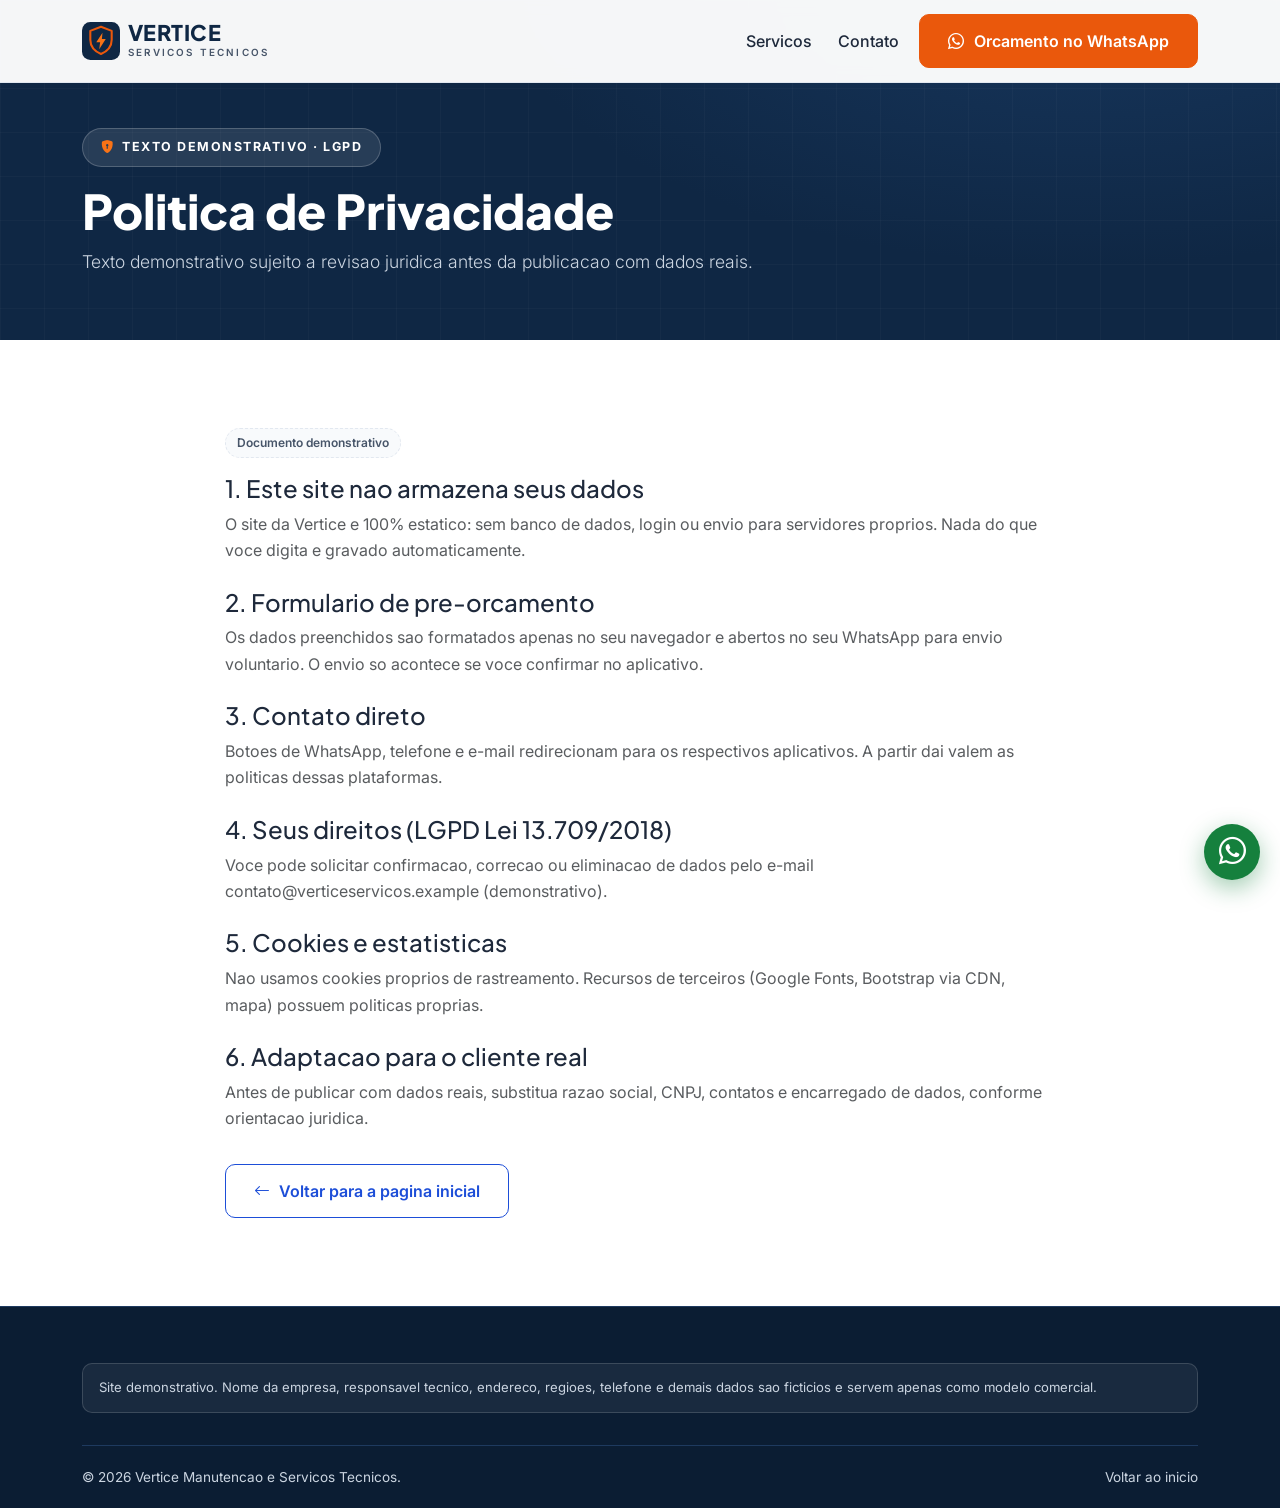
==== privacidade.html @ 1ca348d1 "first commit" ====
<!DOCTYPE html>
<html lang="pt-BR">
<head>
  <meta charset="UTF-8">
  <meta name="viewport" content="width=device-width, initial-scale=1.0">
  <title>Politica de Privacidade | Vertice Servicos Tecnicos</title>
  <meta name="description" content="Politica de Privacidade demonstrativa do site Vertice Servicos Tecnicos, em conformidade com a LGPD.">
  <meta name="theme-color" content="#0F2744">
  <meta name="robots" content="noindex, follow">
  <link rel="icon" type="image/svg+xml" href="favicon/favicon.svg">
  <link rel="preconnect" href="https://fonts.googleapis.com">
  <link rel="preconnect" href="https://fonts.gstatic.com" crossorigin>
  <link href="https://fonts.googleapis.com/css2?family=Inter:wght@400;500;600;700&family=Plus+Jakarta+Sans:wght@600;700;800&display=swap" rel="stylesheet">
  <link href="https://cdn.jsdelivr.net/npm/bootstrap@5.3.3/dist/css/bootstrap.min.css" rel="stylesheet">
  <link href="https://cdn.jsdelivr.net/npm/bootstrap-icons@1.11.3/font/bootstrap-icons.min.css" rel="stylesheet">
  <link href="css/style.css" rel="stylesheet">
</head>
<body>
  <a class="skip-link" href="#conteudo">Pular para o conteudo principal</a>
  <header id="siteHeader" class="site-header fixed-top">
    <nav class="navbar navbar-expand-lg" aria-label="Navegacao principal">
      <div class="container">
        <a class="navbar-brand d-flex align-items-center gap-2" href="index.html#inicio" aria-label="Vertice — inicio">
          <svg width="38" height="38" viewBox="0 0 64 64" aria-hidden="true"><rect width="64" height="64" rx="14" fill="#0F2744"/><path d="M32 8 L50 15 V30 C50 41 42.5 49.5 32 54 C21.5 49.5 14 41 14 30 V15 Z" fill="none" stroke="#EA580C" stroke-width="3.5" stroke-linejoin="round"/><path d="M34.5 18 L24 34 H30.5 L29 46 L40 28.5 H33.5 Z" fill="#F97316"/></svg>
          <span><span class="brand-name d-block">VERTICE</span><span class="brand-sub d-block">SERVICOS TECNICOS</span></span>
        </a>
        <button class="navbar-toggler" type="button" data-bs-toggle="collapse" data-bs-target="#mainNav" aria-controls="mainNav" aria-expanded="false" aria-label="Abrir menu de navegacao"><span class="navbar-toggler-icon"></span></button>
        <div class="collapse navbar-collapse" id="mainNav">
          <ul class="navbar-nav ms-auto align-items-lg-center">
            <li class="nav-item"><a class="nav-link nav-link-custom" href="index.html#servicos">Servicos</a></li>
            <li class="nav-item"><a class="nav-link nav-link-custom" href="index.html#contato">Contato</a></li>
            <li class="nav-item ms-lg-2 mt-2 mt-lg-0"><a class="btn btn-cta-orange w-100" href="https://wa.me/5511900000000" data-whatsapp-msg="Olá! Vi o site da Vértice Serviços Técnicos e gostaria de solicitar um orçamento."><i class="bi bi-whatsapp" aria-hidden="true"></i> Orcamento no WhatsApp</a></li>
          </ul>
        </div>
      </div>
    </nav>
  </header>
  <main id="conteudo">
    <section class="hero" style="padding: 8rem 0 3rem;" aria-labelledby="priv-title">
      <div class="container">
        <span class="hero-badge mb-3"><i class="bi bi-shield-lock-fill" aria-hidden="true"></i> TEXTO DEMONSTRATIVO · LGPD</span>
        <h1 id="priv-title">Politica de Privacidade</h1>
        <p class="lead">Texto demonstrativo sujeito a revisao juridica antes da publicacao com dados reais.</p>
      </div>
    </section>
    <section class="section-padding" aria-label="Conteudo da politica">
      <div class="container"><div class="row justify-content-center"><div class="col-lg-9">
        <p><span class="demo-badge">Documento demonstrativo</span></p>
        <h2 class="h4 mt-3">1. Este site nao armazena seus dados</h2>
        <p class="text-muted">O site da Vertice e 100% estatico: sem banco de dados, login ou envio para servidores proprios. Nada do que voce digita e gravado automaticamente.</p>
        <h2 class="h4 mt-4">2. Formulario de pre-orcamento</h2>
        <p class="text-muted">Os dados preenchidos sao formatados apenas no seu navegador e abertos no seu WhatsApp para envio voluntario. O envio so acontece se voce confirmar no aplicativo.</p>
        <h2 class="h4 mt-4">3. Contato direto</h2>
        <p class="text-muted">Botoes de WhatsApp, telefone e e-mail redirecionam para os respectivos aplicativos. A partir dai valem as politicas dessas plataformas.</p>
        <h2 class="h4 mt-4">4. Seus direitos (LGPD Lei 13.709/2018)</h2>
        <p class="text-muted">Voce pode solicitar confirmacao, correcao ou eliminacao de dados pelo e-mail contato@verticeservicos.example (demonstrativo).</p>
        <h2 class="h4 mt-4">5. Cookies e estatisticas</h2>
        <p class="text-muted">Nao usamos cookies proprios de rastreamento. Recursos de terceiros (Google Fonts, Bootstrap via CDN, mapa) possuem politicas proprias.</p>
        <h2 class="h4 mt-4">6. Adaptacao para o cliente real</h2>
        <!-- [ADAPTACAO]: revise com advogado: razao social, CNPJ, encarregado e prazos -->
        <p class="text-muted">Antes de publicar com dados reais, substitua razao social, CNPJ, contatos e encarregado de dados, conforme orientacao juridica.</p>
        <a class="btn btn-outline-navy mt-3" href="index.html"><i class="bi bi-arrow-left" aria-hidden="true"></i> Voltar para a pagina inicial</a>
      </div></div></div>
    </section>
  </main>
  <footer class="site-footer" aria-label="Rodape">
    <div class="container">
      <div class="footer-demo-note">Site demonstrativo. Nome da empresa, responsavel tecnico, endereco, regioes, telefone e demais dados sao ficticios e servem apenas como modelo comercial.</div>
      <div class="footer-bottom d-flex flex-column flex-md-row justify-content-between gap-2">
        <span>© <span data-year>2026</span> Vertice Manutencao e Servicos Tecnicos.</span>
        <span><a href="index.html">Voltar ao inicio</a></span>
      </div>
    </div>
  </footer>
  <a class="floating-whatsapp" href="https://wa.me/5511900000000" data-whatsapp-msg="Olá! Preciso de um orçamento de manutenção. Posso explicar o que está acontecendo?" aria-label="Solicitar orcamento pelo WhatsApp"><i class="bi bi-whatsapp" aria-hidden="true"></i></a>
  <button class="back-to-top" id="backToTop" type="button" aria-label="Voltar ao topo"><i class="bi bi-arrow-up" aria-hidden="true"></i></button>
  <script src="https://cdn.jsdelivr.net/npm/bootstrap@5.3.3/dist/js/bootstrap.bundle.min.js"></script>
  <script src="js/script.js"></script>
</body>
</html>
---- css/style.css ----
/* ============================================================
  VERTICE MANUTENCAO & SERVICOS TECNICOS — style.css
  [ADAPTACAO]: troque apenas --navy, --primary e --cta
  para mudar a identidade do cliente.
  ============================================================ */
:root {
  --navy: #0F2744;
  --navy-deep: #0B1D33;
  --navy-soft: #17375E;
  --primary: #1D4ED8;
  --primary-light: #EFF6FF;
  --cta: #EA580C;
  --cta-hover: #C2410C;
  --cta-soft: #FFF7ED;
  --bg: #FFFFFF;
  --surface: #F8FAFC;
  --text: #1E293B;
  --muted: #475569;
  --border: #E2E8F0;
  --whatsapp: #15803D;
  --accent-bright: #F97316;
  --light-blue-text: #93C5FD;
  --radius-btn: 10px;
  --radius-card: 16px;
  --shadow-soft: 0 4px 20px rgba(15, 39, 68, 0.06);
  --shadow-lift: 0 10px 30px rgba(15, 39, 68, 0.08);
  --shadow-cta: 0 8px 20px rgba(234, 88, 12, 0.25);
  --font-title: 'Plus Jakarta Sans', system-ui, sans-serif;
  --font-body: 'Inter', system-ui, sans-serif;
}
html {
  scroll-behavior: smooth;
  scroll-padding-top: 88px;
}
body {
  font-family: var(--font-body);
  color: var(--text);
  background: var(--bg);
  line-height: 1.65;
  overflow-x: hidden;
}
h1, h2, h3, h4 {
  font-family: var(--font-title);
  color: var(--navy);
  line-height: 1.25;
}
h1 {
  font-size: clamp(2.1rem, 5vw, 3rem);
  line-height: 1.18;
  font-weight: 800;
}
h2.section-title {
  font-size: clamp(1.75rem, 4vw, 2.25rem);
  font-weight: 700;
}
h3 {
  font-size: clamp(1.15rem, 2.5vw, 1.25rem);
  font-weight: 700;
}
img { max-width: 100%; }
.skip-link {
  position: absolute;
  left: -9999px;
  top: 0;
  background: var(--navy);
  color: #fff;
  padding: .75rem 1.25rem;
  z-index: 2000;
  border-radius: 0 0 8px 0;
}
.skip-link:focus { left: 0; color: #fff; }
a:focus-visible, button:focus-visible,
input:focus-visible, select:focus-visible,
textarea:focus-visible {
  outline: 3px solid var(--primary);
  outline-offset: 2px;
}
.section-padding { padding: 5.5rem 0; }
@media (max-width: 767.98px) {
  .section-padding { padding: 4rem 0; }
}
.section-surface { background: var(--surface); }
.eyebrow-badge {
  display: inline-flex;
  align-items: center;
  gap: .45rem;
  font-size: .78rem;
  font-weight: 700;
  letter-spacing: .12em;
  text-transform: uppercase;
  color: var(--primary);
  background: var(--primary-light);
  border: 1px solid #DBEAFE;
  border-radius: 999px;
  padding: .45rem 1rem;
  margin-bottom: 1rem;
}
.eyebrow-badge.on-dark {
  color: var(--light-blue-text);
  background: rgba(255, 255, 255, 0.1);
  border-color: rgba(255, 255, 255, 0.2);
}
.section-subtitle {
  color: var(--muted);
  font-size: 1.05rem;
  max-width: 680px;
}
.section-header.center .section-subtitle { margin-inline: auto; }
.btn-cta-orange {
  background: var(--cta);
  color: #fff !important;
  font-weight: 600;
  border-radius: var(--radius-btn);
  padding: .9rem 1.75rem;
  border: 1px solid var(--cta);
  display: inline-flex;
  align-items: center;
  justify-content: center;
  gap: .6rem;
  min-height: 48px;
  transition: background .25s ease, transform .25s ease, box-shadow .25s ease;
}
.btn-cta-orange:hover, .btn-cta-orange:active {
  background: var(--cta-hover);
  border-color: var(--cta-hover);
  color: #fff !important;
  transform: translateY(-2px);
  box-shadow: var(--shadow-cta);
}
.btn-outline-navy {
  border: 1.5px solid var(--primary);
  color: var(--primary);
  font-weight: 600;
  border-radius: var(--radius-btn);
  padding: .9rem 1.75rem;
  min-height: 48px;
  display: inline-flex;
  align-items: center;
  justify-content: center;
  gap: .6rem;
  background: transparent;
  transition: all .25s ease;
}
.btn-outline-navy:hover {
  background: var(--primary-light);
  color: var(--primary);
  border-color: var(--primary);
}
.btn-outline-light-custom {
  border: 1.5px solid rgba(255,255,255,.35);
  color: #fff;
  background: rgba(255,255,255,.06);
  font-weight: 600;
  border-radius: var(--radius-btn);
  padding: .9rem 1.75rem;
  min-height: 48px;
  display: inline-flex;
  align-items: center;
  justify-content: center;
  gap: .6rem;
  transition: all .25s ease;
}
.btn-outline-light-custom:hover {
  background: #fff;
  color: var(--navy);
  border-color: #fff;
}
.card-link {
  color: var(--primary);
  font-weight: 600;
  text-decoration: none;
  display: inline-flex;
  align-items: center;
  gap: .4rem;
}
.card-link i { transition: transform .2s ease; }
.card-link:hover i { transform: translateX(4px); }
.site-header {
  background: rgba(255,255,255,.96);
  backdrop-filter: blur(8px);
  -webkit-backdrop-filter: blur(8px);
  border-bottom: 1px solid var(--border);
  transition: box-shadow .25s ease;
}
.site-header .navbar { padding: .85rem 0; }
.site-header.header-scrolled { box-shadow: 0 4px 20px rgba(15,39,68,.08); }
.site-header.header-scrolled .navbar { padding: .5rem 0; }
.brand-name {
  font-family: var(--font-title);
  font-weight: 800;
  font-size: 1.35rem;
  color: var(--navy);
  line-height: 1;
  letter-spacing: .02em;
}
.brand-sub {
  font-size: .62rem;
  letter-spacing: .22em;
  color: var(--muted);
  font-weight: 600;
}
.nav-link-custom {
  font-weight: 500;
  color: var(--text) !important;
  padding: .75rem .8rem !important;
  min-height: 48px;
  display: inline-flex;
  align-items: center;
  position: relative;
}
.nav-link-custom.active {
  color: var(--primary) !important;
  font-weight: 600;
}
.nav-link-custom.active::after {
  content: "";
  position: absolute;
  left: .8rem; right: .8rem; bottom: 6px;
  height: 2px;
  background: var(--primary);
  border-radius: 2px;
}
.hero {
  background: var(--navy);
  background-image: radial-gradient(1000px 500px at 85% -10%, var(--navy-soft) 0%, transparent 60%);
  color: #fff;
  padding: 8.5rem 0 4.5rem;
  position: relative;
  overflow: hidden;
}
.hero::before {
  content: "";
  position: absolute; inset: 0;
  background-image: linear-gradient(rgba(255,255,255,.05) 1px, transparent 1px), linear-gradient(90deg, rgba(255,255,255,.05) 1px, transparent 1px);
  background-size: 44px 44px;
  opacity: .5;
  pointer-events: none;
}
.hero .container { position: relative; z-index: 1; }
.hero h1 { color: #fff; }
.hero .lead { color: #CBD5E1; font-size: 1.1rem; }
.hero-badge {
  display: inline-flex; align-items: center; gap: .5rem;
  background: rgba(255,255,255,.1);
  border: 1px solid rgba(255,255,255,.2);
  border-radius: 999px;
  padding: .5rem 1.1rem;
  font-size: .78rem; font-weight: 700; letter-spacing: .12em;
}
.hero-badge i { color: var(--accent-bright); }
.hero-trust { display: flex; flex-wrap: wrap; gap: 1.25rem; margin-top: 1.75rem; }
.hero-trust span { display: inline-flex; align-items: center; gap: .5rem; font-size: .92rem; color: #E2E8F0; }
.hero-trust i { color: var(--accent-bright); font-size: 1.15rem; }
.hero-media { position: relative; }
.hero-media img.main {
  border-radius: 20px;
  border: 1px solid rgba(255,255,255,.25);
  aspect-ratio: 4/3;
  object-fit: cover;
  width: 100%;
  box-shadow: var(--shadow-lift);
}
.hero-float-card {
  position: absolute;
  left: 16px; bottom: -24px;
  background: #fff; color: var(--navy);
  border-radius: 14px;
  box-shadow: var(--shadow-lift);
  padding: 1rem 1.15rem;
  display: flex; gap: .8rem; align-items: flex-start;
  max-width: 320px;
}
.hero-float-card i { font-size: 1.7rem; color: var(--whatsapp); }
.hero-float-card p { margin: 0; font-size: .9rem; line-height: 1.5; }
.hero-float-card strong { display: block; }
.hero-caption { font-size: .8rem; color: #94A3B8; margin-top: 2rem; }
.trust-bar { background: var(--surface); border-bottom: 1px solid var(--border); padding: 1.75rem 0; }
.trust-item { display: flex; gap: .8rem; align-items: flex-start; }
.trust-item p { margin: 0; font-size: .92rem; }
.trust-item strong { display: block; color: var(--navy); font-size: .95rem; }
.icon-box {
  width: 46px; height: 46px; flex: 0 0 auto;
  display: inline-flex; align-items: center; justify-content: center;
  background: var(--primary-light);
  color: var(--primary);
  border-radius: 12px;
  font-size: 1.35rem;
}
.icon-box.accent { background: var(--cta-soft); color: var(--cta); }
.service-card, .feature-card, .step-card, .region-card, .gallery-card {
  background: #fff;
  border: 1px solid var(--border);
  border-radius: var(--radius-card);
  box-shadow: var(--shadow-soft);
  padding: 1.85rem;
  transition: transform .22s ease, box-shadow .22s ease, border-color .22s ease;
  height: 100%;
}
.service-card:hover, .feature-card:hover, .step-card:hover, .region-card:hover {
  transform: translateY(-4px);
  box-shadow: var(--shadow-lift);
  border-color: var(--primary);
}
.service-card { display: flex; flex-direction: column; }
.service-card ul.check-list { list-style: none; padding: 0; margin: 1rem 0 1.5rem; }
.service-card ul.check-list li { display: flex; gap: .55rem; align-items: flex-start; margin-bottom: .5rem; font-size: .95rem; }
.service-card ul.check-list i { color: var(--primary); font-weight: 700; }
.step-number {
  width: 44px; height: 44px; border-radius: 12px;
  background: var(--navy); color: #fff;
  font-family: var(--font-title); font-weight: 800;
  display: inline-flex; align-items: center; justify-content: center;
  font-size: 1.15rem; margin-bottom: 1rem;
}
@media (min-width: 992px) {
  .steps-line { position: relative; }
  .steps-line::before {
    content: ""; position: absolute; top: 22px; left: 6%; right: 6%;
    height: 2px; background: var(--border); z-index: 0;
  }
  .steps-line > div { position: relative; z-index: 1; }
}
@media (max-width: 991.98px) {
  .steps-timeline { border-left: 2px solid var(--border); padding-left: 1.25rem; margin-left: .7rem; }
  .steps-timeline .step-card { position: relative; }
  .steps-timeline .step-card::before {
    content: ""; position: absolute; left: calc(-1.25rem - 7px); top: 28px;
    width: 12px; height: 12px; border-radius: 50%;
    background: var(--primary); border: 2px solid #fff;
    box-shadow: 0 0 0 2px var(--primary);
  }
}
.filter-pills { display: flex; flex-wrap: wrap; gap: .6rem; }
.filter-pills .btn {
  border-radius: 999px; padding: .6rem 1.2rem;
  font-weight: 600; font-size: .9rem;
  border: 1.5px solid var(--border); color: var(--text); background: #fff;
  min-height: 44px;
}
.filter-pills .btn[aria-pressed="true"] {
  background: var(--navy); border-color: var(--navy); color: #fff;
}
.gallery-card { padding: 0; overflow: hidden; cursor: pointer; display: flex; flex-direction: column; }
.gallery-card:hover { transform: translateY(-4px); box-shadow: var(--shadow-lift); border-color: var(--primary); }
.gallery-card .img-wrap { aspect-ratio: 4/3; overflow: hidden; position: relative; background: var(--surface); }
.gallery-card img { width: 100%; height: 100%; object-fit: cover; aspect-ratio: 4/3; transition: transform .3s ease; }
.gallery-card:hover img { transform: scale(1.04); }
.gallery-card .g-body { padding: 1.35rem 1.4rem 1.5rem; }
.gallery-card .g-body h3 { font-size: 1.08rem; margin: .7rem 0 .4rem; }
.gallery-card .g-body p { font-size: .9rem; color: var(--muted); margin-bottom: .7rem; }
.cat-badge {
  position: absolute; top: 12px; left: 12px;
  background: rgba(15,39,68,.9); color: #fff;
  font-size: .75rem; font-weight: 700; letter-spacing: .06em; text-transform: uppercase;
  padding: .35rem .8rem; border-radius: 999px;
}
.demo-badge {
  display: inline-flex; align-items: center; gap: .3rem;
  font-size: .75rem; font-weight: 600; color: var(--muted);
  background: var(--surface); border: 1px dashed var(--border);
  border-radius: 999px; padding: .25rem .7rem;
}
.gallery-card.hide { display: none; }
.about-img {
  border-radius: var(--radius-card);
  aspect-ratio: 4/3; object-fit: cover; width: 100%;
  border: 1px solid var(--border);
}
.qual-box {
  background: var(--surface);
  border: 1px solid var(--border);
  border-radius: 12px;
  padding: 1.25rem 1.35rem;
}
.qual-box p { margin-bottom: .6rem; font-size: .94rem; }
.qual-box p:last-child { margin-bottom: 0; }
.region-zone h3 { font-size: 1.05rem; margin-bottom: .5rem; display: flex; align-items: center; gap: .5rem; }
.region-zone h3 i { color: var(--primary); }
.region-zone ul { padding-left: 1.1rem; color: var(--muted); margin-bottom: 1.4rem; }
.consult-card { background: var(--navy); color: #fff; border-radius: var(--radius-card); padding: 2rem; height: 100%; }
.consult-card h3 { color: #fff; }
.consult-card p { color: #CBD5E1; }
.consult-card i.pin { color: var(--accent-bright); font-size: 2rem; }
.accordion-item { border: 1px solid var(--border) !important; border-radius: 12px !important; overflow: hidden; margin-bottom: .85rem; }
.accordion-button { font-weight: 600; color: var(--navy); padding: 1.1rem 1.25rem; font-size: 1rem; }
.accordion-button:not(.collapsed) { background: var(--primary-light); color: var(--navy); box-shadow: none; }
.accordion-body { color: var(--muted); }
.cta-final {
  background: var(--navy);
  background-image: radial-gradient(800px 400px at 15% 0%, var(--navy-soft) 0%, transparent 60%);
  border-radius: 24px;
  color: #fff;
  padding: 3.5rem 2.5rem;
  position: relative; overflow: hidden;
  border: 1px solid rgba(255,255,255,.12);
}
.cta-final h2 { color: #fff; }
.cta-final p { color: #CBD5E1; }
.contact-list { list-style: none; padding: 0; margin: 0; }
.contact-list li { display: flex; gap: .8rem; align-items: flex-start; margin-bottom: 1rem; }
.contact-list a { color: var(--navy); font-weight: 600; }
.form-card {
  background: #fff; border: 1px solid var(--border);
  border-radius: var(--radius-card); box-shadow: var(--shadow-lift);
  padding: 2rem;
}
.form-label { font-weight: 600; color: var(--navy); }
.form-control, .form-select { font-size: 1rem; border-radius: 10px; padding: .8rem 1rem; border: 1.5px solid var(--border); }
.form-control:focus, .form-select:focus { border-color: var(--primary); box-shadow: 0 0 0 .2rem rgba(29,78,216,.15); }
.map-wrap iframe { width: 100%; height: 260px; border: 0; border-radius: 12px; }
.site-footer { background: var(--navy-deep); color: #CBD5E1; border-top: 1px solid #1E3A5F; padding: 3.5rem 0 0; }
.site-footer h3, .site-footer h4 { color: #fff; font-size: 1.05rem; }
.site-footer a { color: #CBD5E1; text-decoration: none; }
.site-footer a:hover { color: #fff; text-decoration: underline; }
.site-footer ul { list-style: none; padding: 0; }
.site-footer ul li { margin-bottom: .5rem; }
.footer-bottom { border-top: 1px solid #1E3A5F; padding: 1.25rem 0; font-size: .85rem; margin-top: 2rem; }
.footer-demo-note {
  background: rgba(255,255,255,.06);
  border: 1px solid rgba(255,255,255,.15);
  border-radius: 10px;
  padding: .8rem 1rem;
  font-size: .82rem;
}
.floating-whatsapp {
  position: fixed; right: 20px; bottom: 20px;
  width: 56px; height: 56px; border-radius: 50%;
  background: var(--whatsapp); color: #fff;
  display: inline-flex; align-items: center; justify-content: center;
  font-size: 1.7rem; z-index: 1050;
  box-shadow: 0 8px 24px rgba(21,128,61,.4);
  transition: transform .2s ease;
}
.floating-whatsapp:hover { transform: scale(1.06); color: #fff; }
.back-to-top {
  position: fixed; right: 24px; bottom: 88px;
  width: 48px; height: 48px; border-radius: 12px;
  background: #fff; color: var(--navy);
  border: 1px solid var(--border);
  display: none; align-items: center; justify-content: center;
  font-size: 1.3rem; z-index: 1050;
  box-shadow: var(--shadow-lift);
}
.back-to-top.show { display: inline-flex; }
.js-enabled .reveal { opacity: 0; transform: translateY(16px); transition: opacity .5s cubic-bezier(.22,1,.36,1), transform .5s cubic-bezier(.22,1,.36,1); }
.js-enabled .reveal.visible { opacity: 1; transform: none; }
@media (prefers-reduced-motion: reduce) {
  *, *::before, *::after { animation: none !important; transition: none !important; }
  html { scroll-behavior: auto; }
  .js-enabled .reveal { opacity: 1; transform: none; }
}
@media (max-width: 575.98px) {
  .hero { padding: 7.5rem 0 4rem; }
  .hero-float-card { position: relative; left: 0; bottom: 0; margin-top: 1rem; max-width: 100%; }
  .hero-caption { margin-top: 1rem; }
  .form-card, .consult-card, .cta-final { padding: 1.5rem; }
}
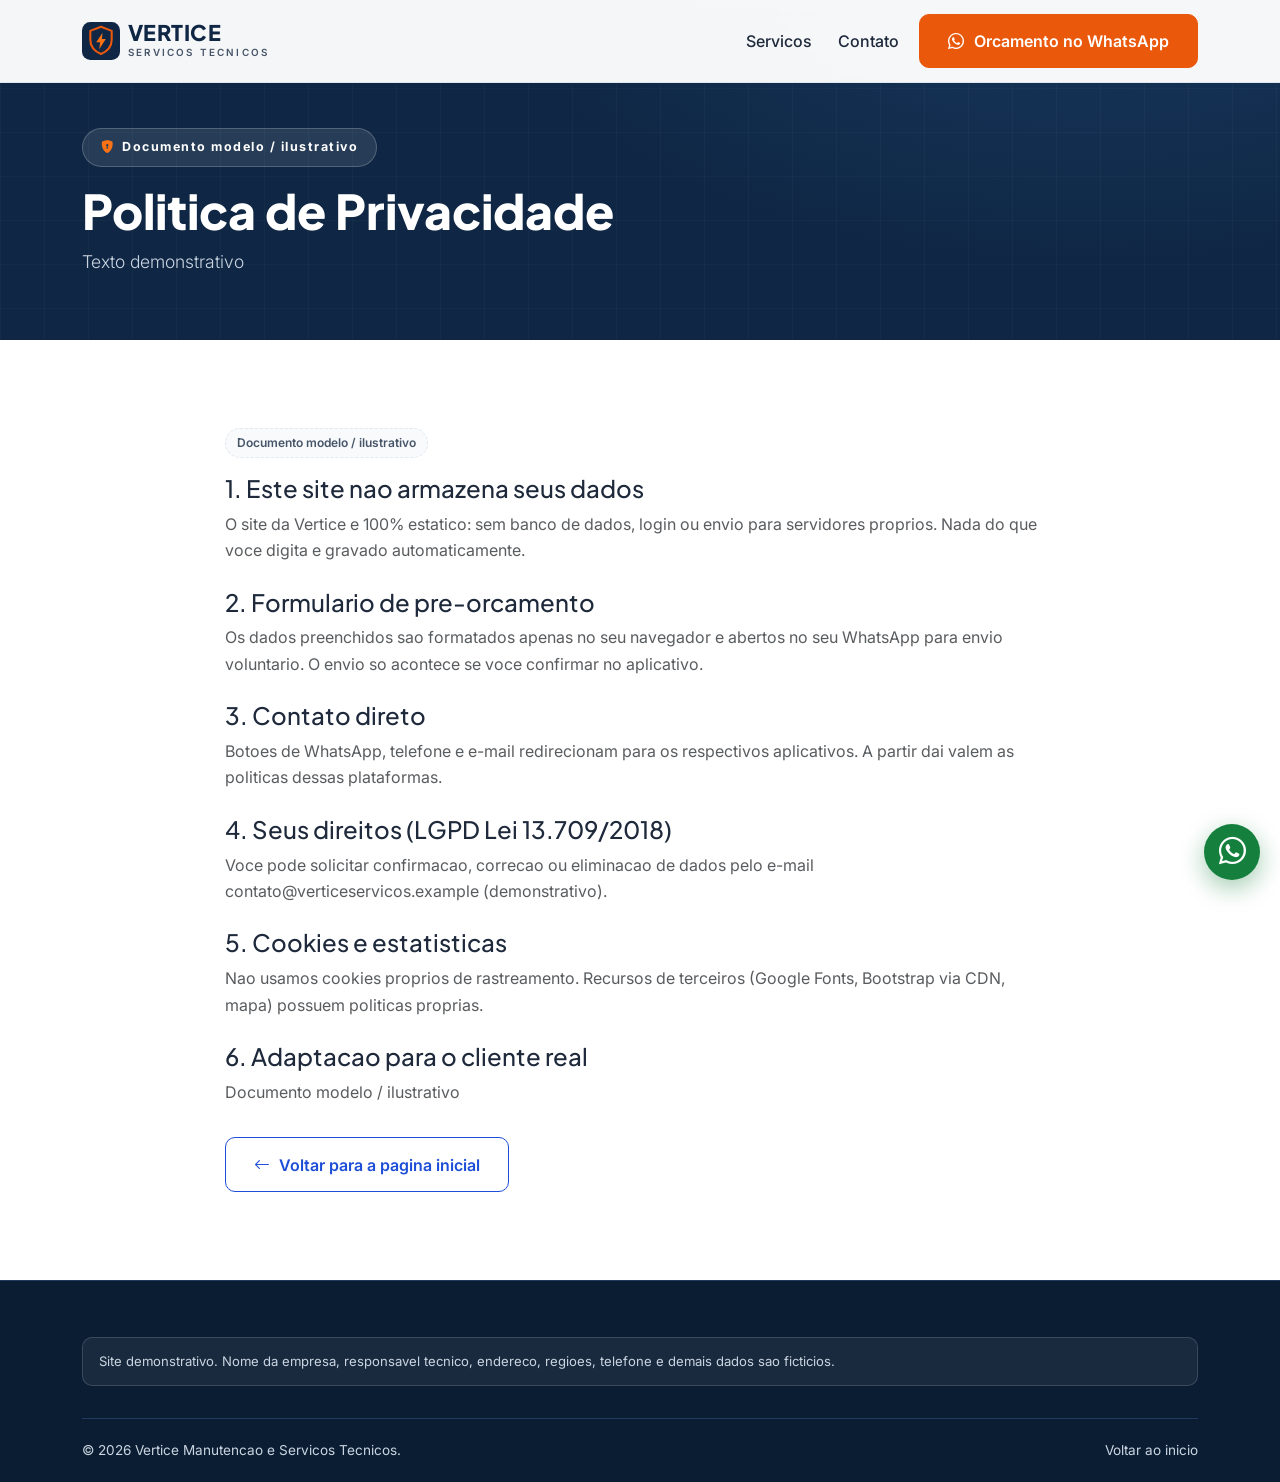
==== commit 0740b61f: "substituindo mensagens de ia para textos informativos e ajuste de layout" ====
--- a/privacidade.html
+++ b/privacidade.html
@@ -38,14 +38,14 @@
   <main id="conteudo">
     <section class="hero" style="padding: 8rem 0 3rem;" aria-labelledby="priv-title">
       <div class="container">
-        <span class="hero-badge mb-3"><i class="bi bi-shield-lock-fill" aria-hidden="true"></i> TEXTO DEMONSTRATIVO · LGPD</span>
+        <span class="hero-badge mb-3"><i class="bi bi-shield-lock-fill" aria-hidden="true"></i> Documento modelo / ilustrativo</span>
         <h1 id="priv-title">Politica de Privacidade</h1>
-        <p class="lead">Texto demonstrativo sujeito a revisao juridica antes da publicacao com dados reais.</p>
+        <p class="lead">Texto demonstrativo</p>
       </div>
     </section>
     <section class="section-padding" aria-label="Conteudo da politica">
       <div class="container"><div class="row justify-content-center"><div class="col-lg-9">
-        <p><span class="demo-badge">Documento demonstrativo</span></p>
+        <p><span class="demo-badge">Documento modelo / ilustrativo</span></p>
         <h2 class="h4 mt-3">1. Este site nao armazena seus dados</h2>
         <p class="text-muted">O site da Vertice e 100% estatico: sem banco de dados, login ou envio para servidores proprios. Nada do que voce digita e gravado automaticamente.</p>
         <h2 class="h4 mt-4">2. Formulario de pre-orcamento</h2>
@@ -58,14 +58,14 @@
         <p class="text-muted">Nao usamos cookies proprios de rastreamento. Recursos de terceiros (Google Fonts, Bootstrap via CDN, mapa) possuem politicas proprias.</p>
         <h2 class="h4 mt-4">6. Adaptacao para o cliente real</h2>
         <!-- [ADAPTACAO]: revise com advogado: razao social, CNPJ, encarregado e prazos -->
-        <p class="text-muted">Antes de publicar com dados reais, substitua razao social, CNPJ, contatos e encarregado de dados, conforme orientacao juridica.</p>
+        <p class="text-muted">Documento modelo / ilustrativo</p>
         <a class="btn btn-outline-navy mt-3" href="index.html"><i class="bi bi-arrow-left" aria-hidden="true"></i> Voltar para a pagina inicial</a>
       </div></div></div>
     </section>
   </main>
   <footer class="site-footer" aria-label="Rodape">
     <div class="container">
-      <div class="footer-demo-note">Site demonstrativo. Nome da empresa, responsavel tecnico, endereco, regioes, telefone e demais dados sao ficticios e servem apenas como modelo comercial.</div>
+      <div class="footer-demo-note">Site demonstrativo. Nome da empresa, responsavel tecnico, endereco, regioes, telefone e demais dados sao ficticios.</div>
       <div class="footer-bottom d-flex flex-column flex-md-row justify-content-between gap-2">
         <span>© <span data-year>2026</span> Vertice Manutencao e Servicos Tecnicos.</span>
         <span><a href="index.html">Voltar ao inicio</a></span>
--- a/css/style.css
+++ b/css/style.css
@@ -31,6 +31,7 @@
 html {
   scroll-behavior: smooth;
   scroll-padding-top: 88px;
+  overflow-x: hidden;
 }
 body {
   font-family: var(--font-body);
@@ -57,7 +58,7 @@
   font-size: clamp(1.15rem, 2.5vw, 1.25rem);
   font-weight: 700;
 }
-img { max-width: 100%; }
+img, svg, video, iframe { max-width: 100%; height: auto; }
 .skip-link {
   position: absolute;
   left: -9999px;
@@ -241,6 +242,8 @@
 .hero .lead { color: #CBD5E1; font-size: 1.1rem; }
 .hero-badge {
   display: inline-flex; align-items: center; gap: .5rem;
+  flex-wrap: wrap;
+  max-width: 100%;
   background: rgba(255,255,255,.1);
   border: 1px solid rgba(255,255,255,.2);
   border-radius: 999px;
@@ -262,7 +265,7 @@
 }
 .hero-float-card {
   position: absolute;
-  left: 16px; bottom: -24px;
+  right: 16px; bottom: -24px;
   background: #fff; color: var(--navy);
   border-radius: 14px;
   box-shadow: var(--shadow-lift);
@@ -361,6 +364,7 @@
   border-radius: 999px; padding: .25rem .7rem;
 }
 .gallery-card.hide { display: none; }
+#galleryGrid > [class*="col-"].hide { display: none; }
 .about-img {
   border-radius: var(--radius-card);
   aspect-ratio: 4/3; object-fit: cover; width: 100%;
@@ -449,6 +453,10 @@
   html { scroll-behavior: auto; }
   .js-enabled .reveal { opacity: 1; transform: none; }
 }
+
+@media (max-width: 991.98px) {
+  .hero-float-card { position: relative; left: 0; bottom: 0; margin-top: 1rem; max-width: 100%; }
+}
 @media (max-width: 575.98px) {
   .hero { padding: 7.5rem 0 4rem; }
   .hero-float-card { position: relative; left: 0; bottom: 0; margin-top: 1rem; max-width: 100%; }
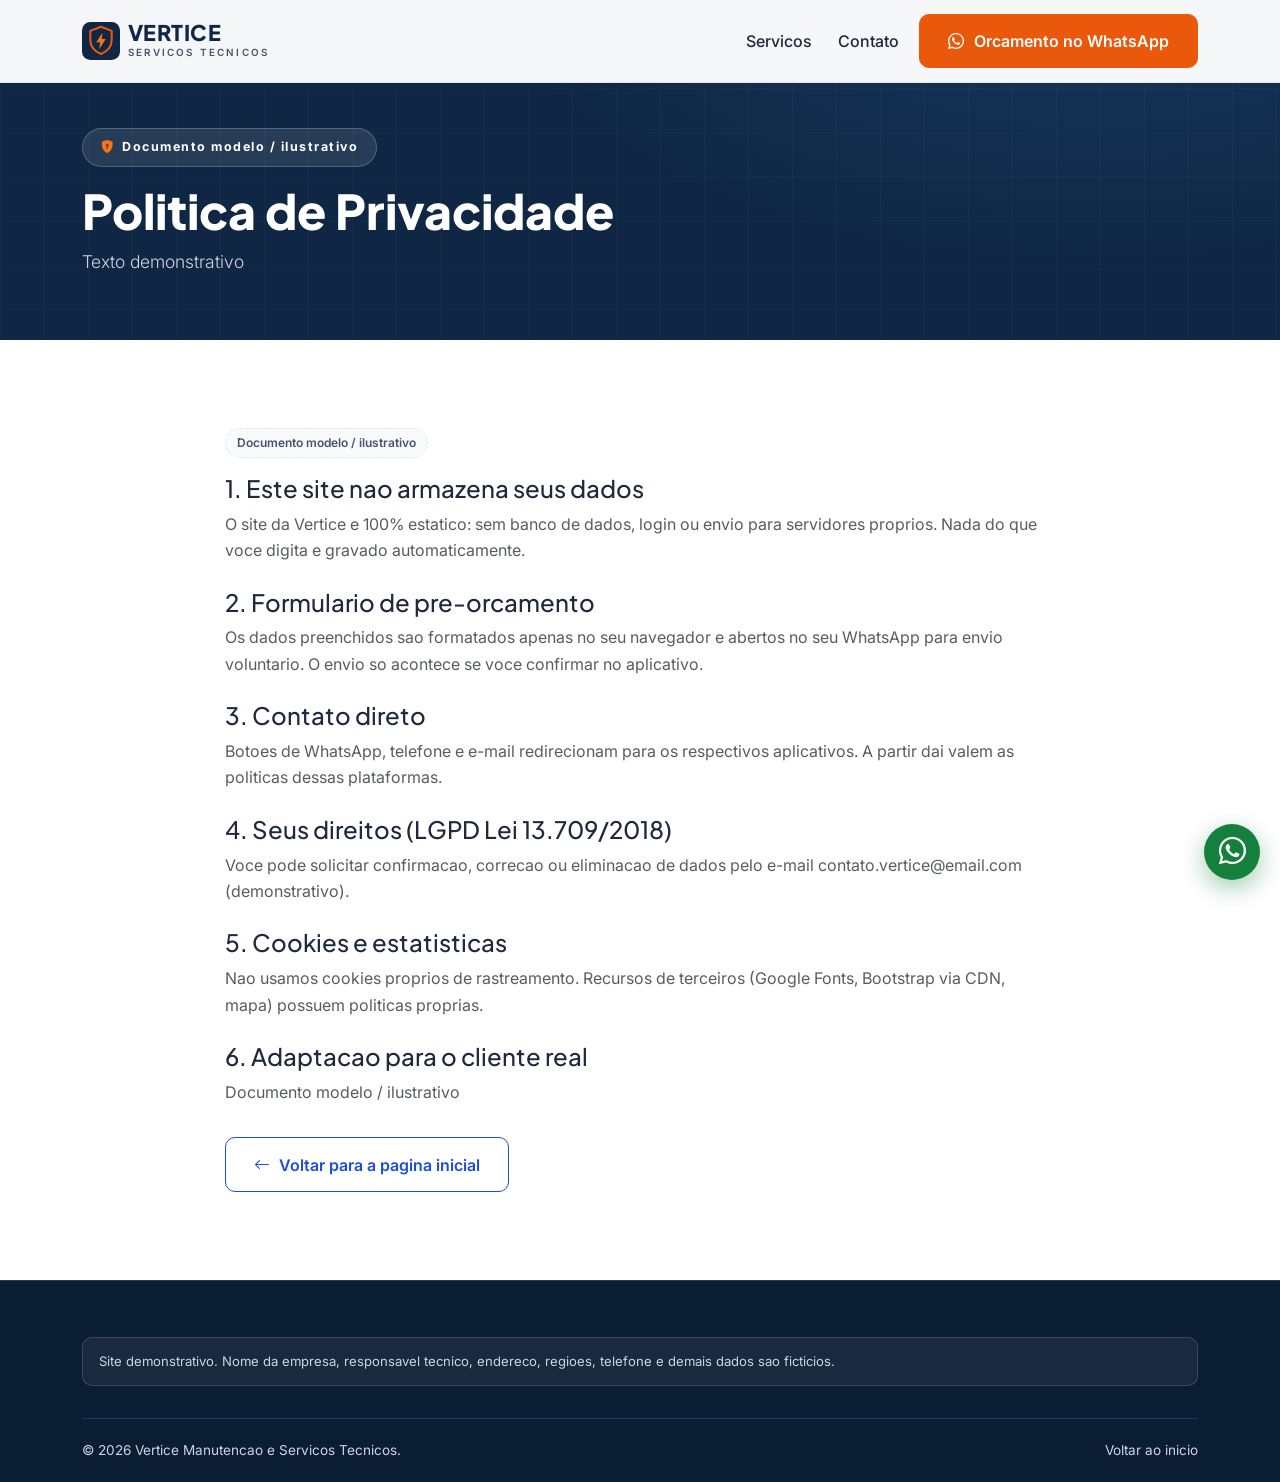
==== commit 00965ece: "padronizacao de dados ficticios" ====
--- a/privacidade.html
+++ b/privacidade.html
@@ -1,4 +1,4 @@
-<!DOCTYPE html>
+﻿<!DOCTYPE html>
 <html lang="pt-BR">
 <head>
   <meta charset="UTF-8">
@@ -29,7 +29,7 @@
           <ul class="navbar-nav ms-auto align-items-lg-center">
             <li class="nav-item"><a class="nav-link nav-link-custom" href="index.html#servicos">Servicos</a></li>
             <li class="nav-item"><a class="nav-link nav-link-custom" href="index.html#contato">Contato</a></li>
-            <li class="nav-item ms-lg-2 mt-2 mt-lg-0"><a class="btn btn-cta-orange w-100" href="https://wa.me/5511900000000" data-whatsapp-msg="Olá! Vi o site da Vértice Serviços Técnicos e gostaria de solicitar um orçamento."><i class="bi bi-whatsapp" aria-hidden="true"></i> Orcamento no WhatsApp</a></li>
+            <li class="nav-item ms-lg-2 mt-2 mt-lg-0"><a class="btn btn-cta-orange w-100" href="https://wa.me/5511999999999" data-whatsapp-msg="Olá! Vi o site da Vértice Serviços Técnicos e gostaria de solicitar um orçamento."><i class="bi bi-whatsapp" aria-hidden="true"></i> Orcamento no WhatsApp</a></li>
           </ul>
         </div>
       </div>
@@ -53,7 +53,7 @@
         <h2 class="h4 mt-4">3. Contato direto</h2>
         <p class="text-muted">Botoes de WhatsApp, telefone e e-mail redirecionam para os respectivos aplicativos. A partir dai valem as politicas dessas plataformas.</p>
         <h2 class="h4 mt-4">4. Seus direitos (LGPD Lei 13.709/2018)</h2>
-        <p class="text-muted">Voce pode solicitar confirmacao, correcao ou eliminacao de dados pelo e-mail contato@verticeservicos.example (demonstrativo).</p>
+        <p class="text-muted">Voce pode solicitar confirmacao, correcao ou eliminacao de dados pelo e-mail contato.vertice@email.com (demonstrativo).</p>
         <h2 class="h4 mt-4">5. Cookies e estatisticas</h2>
         <p class="text-muted">Nao usamos cookies proprios de rastreamento. Recursos de terceiros (Google Fonts, Bootstrap via CDN, mapa) possuem politicas proprias.</p>
         <h2 class="h4 mt-4">6. Adaptacao para o cliente real</h2>
@@ -72,7 +72,7 @@
       </div>
     </div>
   </footer>
-  <a class="floating-whatsapp" href="https://wa.me/5511900000000" data-whatsapp-msg="Olá! Preciso de um orçamento de manutenção. Posso explicar o que está acontecendo?" aria-label="Solicitar orcamento pelo WhatsApp"><i class="bi bi-whatsapp" aria-hidden="true"></i></a>
+  <a class="floating-whatsapp" href="https://wa.me/5511999999999" data-whatsapp-msg="Olá! Preciso de um orçamento de manutenção. Posso explicar o que está acontecendo?" aria-label="Solicitar orcamento pelo WhatsApp"><i class="bi bi-whatsapp" aria-hidden="true"></i></a>
   <button class="back-to-top" id="backToTop" type="button" aria-label="Voltar ao topo"><i class="bi bi-arrow-up" aria-hidden="true"></i></button>
   <script src="https://cdn.jsdelivr.net/npm/bootstrap@5.3.3/dist/js/bootstrap.bundle.min.js"></script>
   <script src="js/script.js"></script>
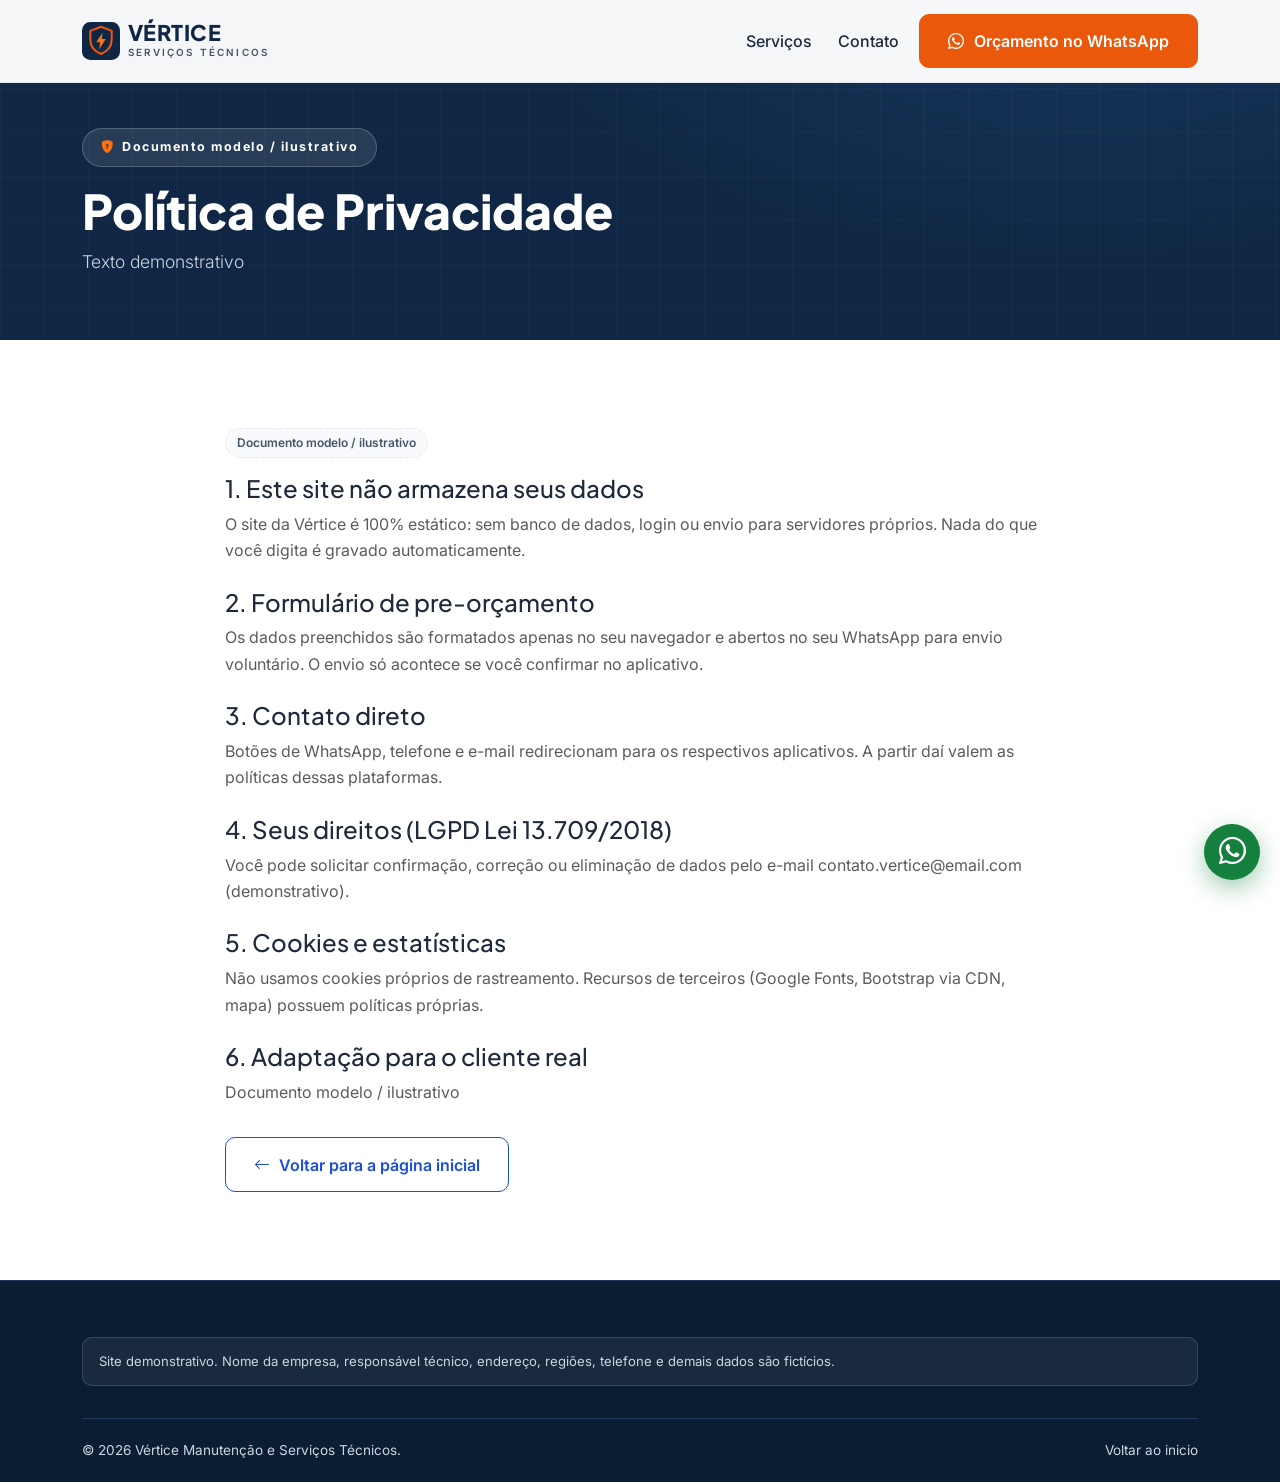
==== commit ed5d96e0: "correcao ortografica geral" ====
--- a/privacidade.html
+++ b/privacidade.html
@@ -3,8 +3,8 @@
 <head>
   <meta charset="UTF-8">
   <meta name="viewport" content="width=device-width, initial-scale=1.0">
-  <title>Politica de Privacidade | Vertice Servicos Tecnicos</title>
-  <meta name="description" content="Politica de Privacidade demonstrativa do site Vertice Servicos Tecnicos, em conformidade com a LGPD.">
+  <title>Política de Privacidade | Vértice Serviços Técnicos</title>
+  <meta name="description" content="Política de Privacidade demonstrativa do site Vértice Serviços Técnicos, em conformidade com a LGPD.">
   <meta name="theme-color" content="#0F2744">
   <meta name="robots" content="noindex, follow">
   <link rel="icon" type="image/svg+xml" href="favicon/favicon.svg">
@@ -16,20 +16,20 @@
   <link href="css/style.css" rel="stylesheet">
 </head>
 <body>
-  <a class="skip-link" href="#conteudo">Pular para o conteudo principal</a>
+  <a class="skip-link" href="#conteudo">Pular para o conteúdo principal</a>
   <header id="siteHeader" class="site-header fixed-top">
-    <nav class="navbar navbar-expand-lg" aria-label="Navegacao principal">
+    <nav class="navbar navbar-expand-lg" aria-label="Navegação principal">
       <div class="container">
-        <a class="navbar-brand d-flex align-items-center gap-2" href="index.html#inicio" aria-label="Vertice — inicio">
+        <a class="navbar-brand d-flex align-items-center gap-2" href="index.html#inicio" aria-label="Vértice — início">
           <svg width="38" height="38" viewBox="0 0 64 64" aria-hidden="true"><rect width="64" height="64" rx="14" fill="#0F2744"/><path d="M32 8 L50 15 V30 C50 41 42.5 49.5 32 54 C21.5 49.5 14 41 14 30 V15 Z" fill="none" stroke="#EA580C" stroke-width="3.5" stroke-linejoin="round"/><path d="M34.5 18 L24 34 H30.5 L29 46 L40 28.5 H33.5 Z" fill="#F97316"/></svg>
-          <span><span class="brand-name d-block">VERTICE</span><span class="brand-sub d-block">SERVICOS TECNICOS</span></span>
+          <span><span class="brand-name d-block">VÉRTICE</span><span class="brand-sub d-block">SERVIÇOS TÉCNICOS</span></span>
         </a>
-        <button class="navbar-toggler" type="button" data-bs-toggle="collapse" data-bs-target="#mainNav" aria-controls="mainNav" aria-expanded="false" aria-label="Abrir menu de navegacao"><span class="navbar-toggler-icon"></span></button>
+        <button class="navbar-toggler" type="button" data-bs-toggle="collapse" data-bs-target="#mainNav" aria-controls="mainNav" aria-expanded="false" aria-label="Abrir menu de navegação"><span class="navbar-toggler-icon"></span></button>
         <div class="collapse navbar-collapse" id="mainNav">
           <ul class="navbar-nav ms-auto align-items-lg-center">
-            <li class="nav-item"><a class="nav-link nav-link-custom" href="index.html#servicos">Servicos</a></li>
+            <li class="nav-item"><a class="nav-link nav-link-custom" href="index.html#servicos">Serviços</a></li>
             <li class="nav-item"><a class="nav-link nav-link-custom" href="index.html#contato">Contato</a></li>
-            <li class="nav-item ms-lg-2 mt-2 mt-lg-0"><a class="btn btn-cta-orange w-100" href="https://wa.me/5511999999999" data-whatsapp-msg="Olá! Vi o site da Vértice Serviços Técnicos e gostaria de solicitar um orçamento."><i class="bi bi-whatsapp" aria-hidden="true"></i> Orcamento no WhatsApp</a></li>
+            <li class="nav-item ms-lg-2 mt-2 mt-lg-0"><a class="btn btn-cta-orange w-100" href="https://wa.me/5511999999999" data-whatsapp-msg="Olá! Vi o site da Vértice Serviços Técnicos e gostaria de solicitar um orçamento."><i class="bi bi-whatsapp" aria-hidden="true"></i> Orçamento no WhatsApp</a></li>
           </ul>
         </div>
       </div>
@@ -39,40 +39,40 @@
     <section class="hero" style="padding: 8rem 0 3rem;" aria-labelledby="priv-title">
       <div class="container">
         <span class="hero-badge mb-3"><i class="bi bi-shield-lock-fill" aria-hidden="true"></i> Documento modelo / ilustrativo</span>
-        <h1 id="priv-title">Politica de Privacidade</h1>
+        <h1 id="priv-title">Política de Privacidade</h1>
         <p class="lead">Texto demonstrativo</p>
       </div>
     </section>
-    <section class="section-padding" aria-label="Conteudo da politica">
+    <section class="section-padding" aria-label="Conteúdo da política">
       <div class="container"><div class="row justify-content-center"><div class="col-lg-9">
         <p><span class="demo-badge">Documento modelo / ilustrativo</span></p>
-        <h2 class="h4 mt-3">1. Este site nao armazena seus dados</h2>
-        <p class="text-muted">O site da Vertice e 100% estatico: sem banco de dados, login ou envio para servidores proprios. Nada do que voce digita e gravado automaticamente.</p>
-        <h2 class="h4 mt-4">2. Formulario de pre-orcamento</h2>
-        <p class="text-muted">Os dados preenchidos sao formatados apenas no seu navegador e abertos no seu WhatsApp para envio voluntario. O envio so acontece se voce confirmar no aplicativo.</p>
+        <h2 class="h4 mt-3">1. Este site não armazena seus dados</h2>
+        <p class="text-muted">O site da Vértice é 100% estático: sem banco de dados, login ou envio para servidores próprios. Nada do que você digita é gravado automaticamente.</p>
+        <h2 class="h4 mt-4">2. Formulário de pre-orçamento</h2>
+        <p class="text-muted">Os dados preenchidos são formatados apenas no seu navegador e abertos no seu WhatsApp para envio voluntário. O envio só acontece se você confirmar no aplicativo.</p>
         <h2 class="h4 mt-4">3. Contato direto</h2>
-        <p class="text-muted">Botoes de WhatsApp, telefone e e-mail redirecionam para os respectivos aplicativos. A partir dai valem as politicas dessas plataformas.</p>
+        <p class="text-muted">Botões de WhatsApp, telefone e e-mail redirecionam para os respectivos aplicativos. A partir daí valem as políticas dessas plataformas.</p>
         <h2 class="h4 mt-4">4. Seus direitos (LGPD Lei 13.709/2018)</h2>
-        <p class="text-muted">Voce pode solicitar confirmacao, correcao ou eliminacao de dados pelo e-mail contato.vertice@email.com (demonstrativo).</p>
-        <h2 class="h4 mt-4">5. Cookies e estatisticas</h2>
-        <p class="text-muted">Nao usamos cookies proprios de rastreamento. Recursos de terceiros (Google Fonts, Bootstrap via CDN, mapa) possuem politicas proprias.</p>
-        <h2 class="h4 mt-4">6. Adaptacao para o cliente real</h2>
-        <!-- [ADAPTACAO]: revise com advogado: razao social, CNPJ, encarregado e prazos -->
+        <p class="text-muted">Você pode solicitar confirmação, correção ou eliminação de dados pelo e-mail contato.vertice@email.com (demonstrativo).</p>
+        <h2 class="h4 mt-4">5. Cookies e estatísticas</h2>
+        <p class="text-muted">Não usamos cookies próprios de rastreamento. Recursos de terceiros (Google Fonts, Bootstrap via CDN, mapa) possuem políticas próprias.</p>
+        <h2 class="h4 mt-4">6. Adaptação para o cliente real</h2>
+        <!-- [ADAPTAÇÃO]: revise com advogado: razão social, CNPJ, encarregado e prazos -->
         <p class="text-muted">Documento modelo / ilustrativo</p>
-        <a class="btn btn-outline-navy mt-3" href="index.html"><i class="bi bi-arrow-left" aria-hidden="true"></i> Voltar para a pagina inicial</a>
+        <a class="btn btn-outline-navy mt-3" href="index.html"><i class="bi bi-arrow-left" aria-hidden="true"></i> Voltar para a página inicial</a>
       </div></div></div>
     </section>
   </main>
   <footer class="site-footer" aria-label="Rodape">
     <div class="container">
-      <div class="footer-demo-note">Site demonstrativo. Nome da empresa, responsavel tecnico, endereco, regioes, telefone e demais dados sao ficticios.</div>
+      <div class="footer-demo-note">Site demonstrativo. Nome da empresa, responsável técnico, endereço, regiões, telefone e demais dados são fictícios.</div>
       <div class="footer-bottom d-flex flex-column flex-md-row justify-content-between gap-2">
-        <span>© <span data-year>2026</span> Vertice Manutencao e Servicos Tecnicos.</span>
+        <span>© <span data-year>2026</span> Vértice Manutenção e Serviços Técnicos.</span>
         <span><a href="index.html">Voltar ao inicio</a></span>
       </div>
     </div>
   </footer>
-  <a class="floating-whatsapp" href="https://wa.me/5511999999999" data-whatsapp-msg="Olá! Preciso de um orçamento de manutenção. Posso explicar o que está acontecendo?" aria-label="Solicitar orcamento pelo WhatsApp"><i class="bi bi-whatsapp" aria-hidden="true"></i></a>
+  <a class="floating-whatsapp" href="https://wa.me/5511999999999" data-whatsapp-msg="Olá! Preciso de um orçamento de manutenção. Posso explicar o que está acontecendo?" aria-label="Solicitar orçamento pelo WhatsApp"><i class="bi bi-whatsapp" aria-hidden="true"></i></a>
   <button class="back-to-top" id="backToTop" type="button" aria-label="Voltar ao topo"><i class="bi bi-arrow-up" aria-hidden="true"></i></button>
   <script src="https://cdn.jsdelivr.net/npm/bootstrap@5.3.3/dist/js/bootstrap.bundle.min.js"></script>
   <script src="js/script.js"></script>
